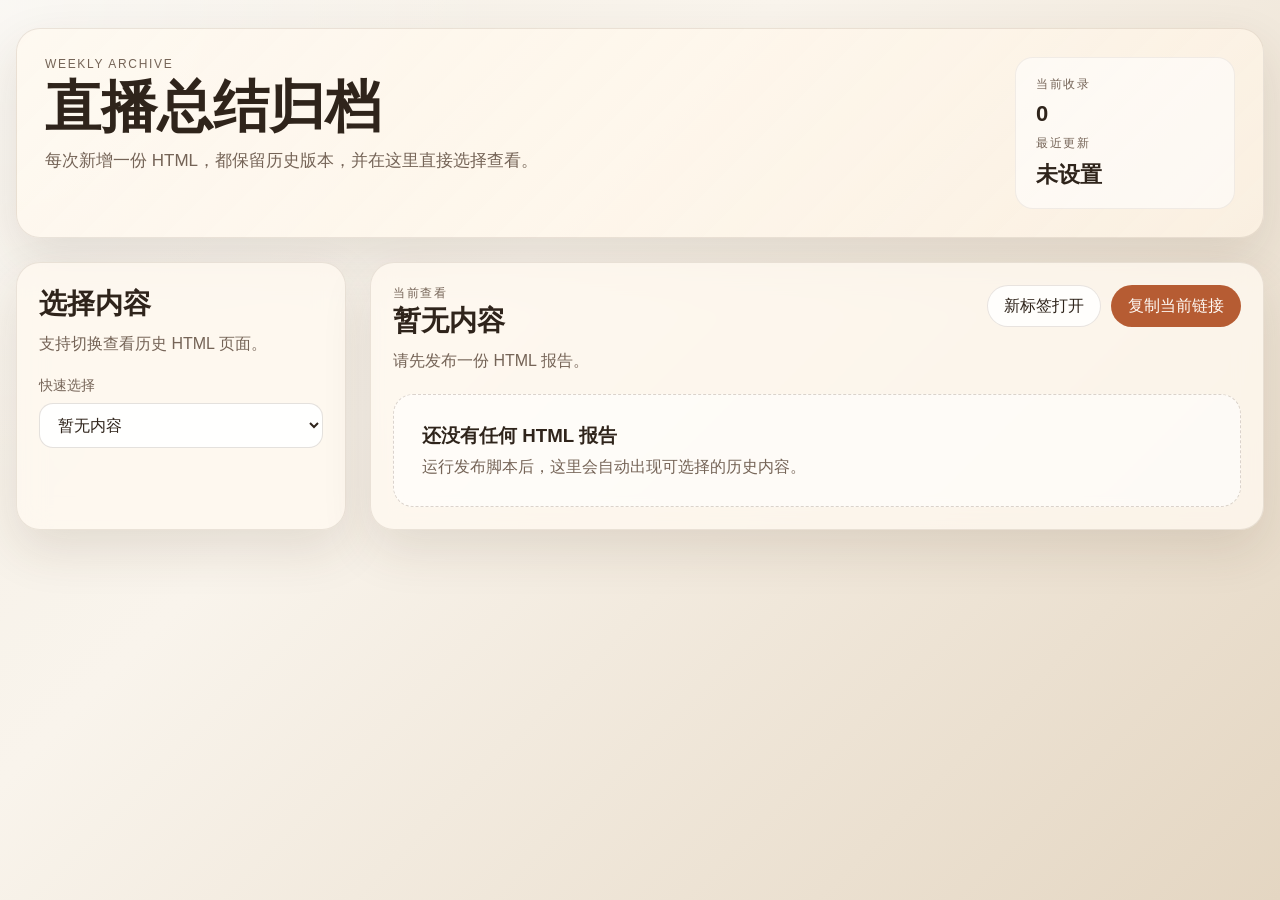
==== site/index.html @ 8020e58c "Initial site setup" ====
<!DOCTYPE html>
<html lang="zh-CN">
  <head>
    <meta charset="UTF-8" />
    <meta name="viewport" content="width=device-width, initial-scale=1.0" />
    <title>直播总结归档</title>
    <link rel="stylesheet" href="./assets/styles.css" />
  </head>
  <body>
    <div class="page-shell">
      <header class="hero">
        <div class="hero-copy">
          <p class="eyebrow">Weekly Archive</p>
          <h1>直播总结归档</h1>
          <p class="hero-text">
            每次新增一份 HTML，都保留历史版本，并在这里直接选择查看。
          </p>
        </div>
        <div class="hero-meta">
          <span class="meta-label">当前收录</span>
          <strong id="report-count">0</strong>
          <span class="meta-label">最近更新</span>
          <strong id="generated-at">未生成</strong>
        </div>
      </header>

      <main class="layout">
        <aside class="sidebar panel">
          <div class="panel-head">
            <h2>选择内容</h2>
            <p>支持切换查看历史 HTML 页面。</p>
          </div>

          <label class="field">
            <span>快速选择</span>
            <select id="report-select">
              <option value="">暂无内容</option>
            </select>
          </label>

          <div id="report-list" class="report-list"></div>
        </aside>

        <section class="viewer panel">
          <div class="viewer-toolbar">
            <div>
              <p class="viewer-label">当前查看</p>
              <h2 id="current-title">暂无内容</h2>
              <p id="current-meta" class="viewer-meta">请先发布一份 HTML 报告。</p>
            </div>
            <div class="viewer-actions">
              <a id="open-report" class="button secondary" href="#" target="_blank" rel="noreferrer">新标签打开</a>
              <a id="share-report" class="button" href="#">复制当前链接</a>
            </div>
          </div>

          <div id="empty-state" class="empty-state">
            <h3>还没有任何 HTML 报告</h3>
            <p>运行发布脚本后，这里会自动出现可选择的历史内容。</p>
          </div>

          <iframe id="report-frame" class="report-frame" title="直播总结预览"></iframe>
        </section>
      </main>
    </div>

    <script src="./data/reports.js"></script>
    <script src="./assets/app.js"></script>
  </body>
</html>
---- site/assets/styles.css ----
:root {
  --bg: #f4efe6;
  --bg-strong: #e4d6c2;
  --panel: rgba(255, 249, 240, 0.78);
  --panel-border: rgba(91, 69, 50, 0.12);
  --text: #2f241b;
  --muted: #756457;
  --accent: #b65c33;
  --accent-dark: #8f4525;
  --shadow: 0 20px 50px rgba(74, 49, 28, 0.12);
  --radius-lg: 24px;
  --radius-md: 18px;
}

* {
  box-sizing: border-box;
}

html,
body {
  margin: 0;
  min-height: 100%;
}

body {
  font-family: "Avenir Next", "PingFang SC", "Helvetica Neue", sans-serif;
  color: var(--text);
  background:
    radial-gradient(circle at top left, rgba(255, 255, 255, 0.55), transparent 32%),
    linear-gradient(135deg, var(--bg) 0%, #f9f4ec 36%, var(--bg-strong) 100%);
}

a {
  color: inherit;
}

.page-shell {
  width: min(1320px, calc(100vw - 32px));
  margin: 0 auto;
  padding: 28px 0 40px;
}

.hero {
  display: flex;
  gap: 24px;
  justify-content: space-between;
  align-items: stretch;
  padding: 28px;
  border: 1px solid var(--panel-border);
  border-radius: var(--radius-lg);
  background: linear-gradient(135deg, rgba(255, 249, 240, 0.84), rgba(255, 244, 229, 0.7));
  box-shadow: var(--shadow);
}

.hero-copy {
  max-width: 720px;
}

.eyebrow,
.viewer-label,
.meta-label {
  margin: 0;
  letter-spacing: 0.14em;
  text-transform: uppercase;
  font-size: 12px;
  color: var(--muted);
}

.hero h1 {
  margin: 8px 0 12px;
  font-family: Georgia, "Times New Roman", "Noto Serif SC", serif;
  font-size: clamp(34px, 6vw, 56px);
  line-height: 1;
}

.hero-text {
  margin: 0;
  max-width: 560px;
  font-size: 17px;
  line-height: 1.7;
  color: var(--muted);
}

.hero-meta {
  min-width: 220px;
  display: grid;
  gap: 8px;
  align-content: center;
  padding: 18px 20px;
  border-radius: var(--radius-md);
  background: rgba(255, 255, 255, 0.56);
  border: 1px solid rgba(91, 69, 50, 0.08);
}

.hero-meta strong {
  font-size: 22px;
}

.layout {
  margin-top: 24px;
  display: grid;
  grid-template-columns: 330px minmax(0, 1fr);
  gap: 24px;
}

.panel {
  border: 1px solid var(--panel-border);
  border-radius: var(--radius-lg);
  background: var(--panel);
  backdrop-filter: blur(14px);
  box-shadow: var(--shadow);
}

.sidebar {
  padding: 22px;
}

.panel-head h2,
.viewer-toolbar h2 {
  margin: 0;
  font-family: Georgia, "Times New Roman", "Noto Serif SC", serif;
  font-size: 28px;
}

.panel-head p,
.viewer-meta {
  margin: 8px 0 0;
  color: var(--muted);
  line-height: 1.6;
}

.field {
  display: grid;
  gap: 8px;
  margin: 20px 0 18px;
}

.field span {
  font-size: 14px;
  color: var(--muted);
}

select {
  width: 100%;
  padding: 12px 14px;
  border-radius: 14px;
  border: 1px solid rgba(91, 69, 50, 0.16);
  background: rgba(255, 255, 255, 0.88);
  color: var(--text);
  font: inherit;
}

.report-list {
  display: grid;
  gap: 12px;
}

.report-card {
  width: 100%;
  padding: 14px;
  border: 1px solid rgba(91, 69, 50, 0.1);
  border-radius: 16px;
  background: rgba(255, 255, 255, 0.72);
  text-align: left;
  cursor: pointer;
  transition: transform 180ms ease, border-color 180ms ease, box-shadow 180ms ease;
}

.report-card:hover,
.report-card:focus-visible {
  transform: translateY(-2px);
  border-color: rgba(182, 92, 51, 0.5);
  box-shadow: 0 12px 28px rgba(182, 92, 51, 0.14);
}

.report-card.active {
  border-color: rgba(182, 92, 51, 0.64);
  background: rgba(255, 246, 240, 0.92);
}

.report-title {
  margin: 0;
  font-size: 16px;
  font-weight: 600;
}

.report-date,
.report-file {
  margin: 6px 0 0;
  color: var(--muted);
  font-size: 13px;
}

.viewer {
  padding: 22px;
}

.viewer-toolbar {
  display: flex;
  justify-content: space-between;
  gap: 16px;
  align-items: start;
}

.viewer-actions {
  display: flex;
  gap: 10px;
  flex-wrap: wrap;
}

.button {
  display: inline-flex;
  align-items: center;
  justify-content: center;
  min-height: 42px;
  padding: 0 16px;
  border-radius: 999px;
  border: 1px solid transparent;
  text-decoration: none;
  background: var(--accent);
  color: #fffaf5;
  transition: background 180ms ease, transform 180ms ease;
}

.button:hover,
.button:focus-visible {
  background: var(--accent-dark);
  transform: translateY(-1px);
}

.button.secondary {
  background: rgba(255, 255, 255, 0.85);
  border-color: rgba(91, 69, 50, 0.14);
  color: var(--text);
}

.empty-state {
  margin-top: 20px;
  padding: 28px;
  border-radius: 20px;
  border: 1px dashed rgba(91, 69, 50, 0.22);
  background: rgba(255, 255, 255, 0.56);
}

.empty-state h3 {
  margin: 0 0 8px;
}

.empty-state p {
  margin: 0;
  color: var(--muted);
}

.report-frame {
  display: none;
  width: 100%;
  min-height: 900px;
  margin-top: 18px;
  border: 1px solid rgba(91, 69, 50, 0.12);
  border-radius: 20px;
  background: #fff;
}

.report-frame.visible {
  display: block;
}

@media (max-width: 980px) {
  .hero,
  .viewer-toolbar,
  .layout {
    grid-template-columns: 1fr;
    display: grid;
  }

  .hero {
    padding: 22px;
  }

  .hero-meta {
    min-width: auto;
  }
}

@media (max-width: 680px) {
  .page-shell {
    width: min(100vw - 20px, 1320px);
    padding-top: 14px;
  }

  .sidebar,
  .viewer {
    padding: 18px;
  }

  .viewer-actions {
    width: 100%;
  }

  .button {
    flex: 1 1 180px;
  }

  .report-frame {
    min-height: 70vh;
  }
}
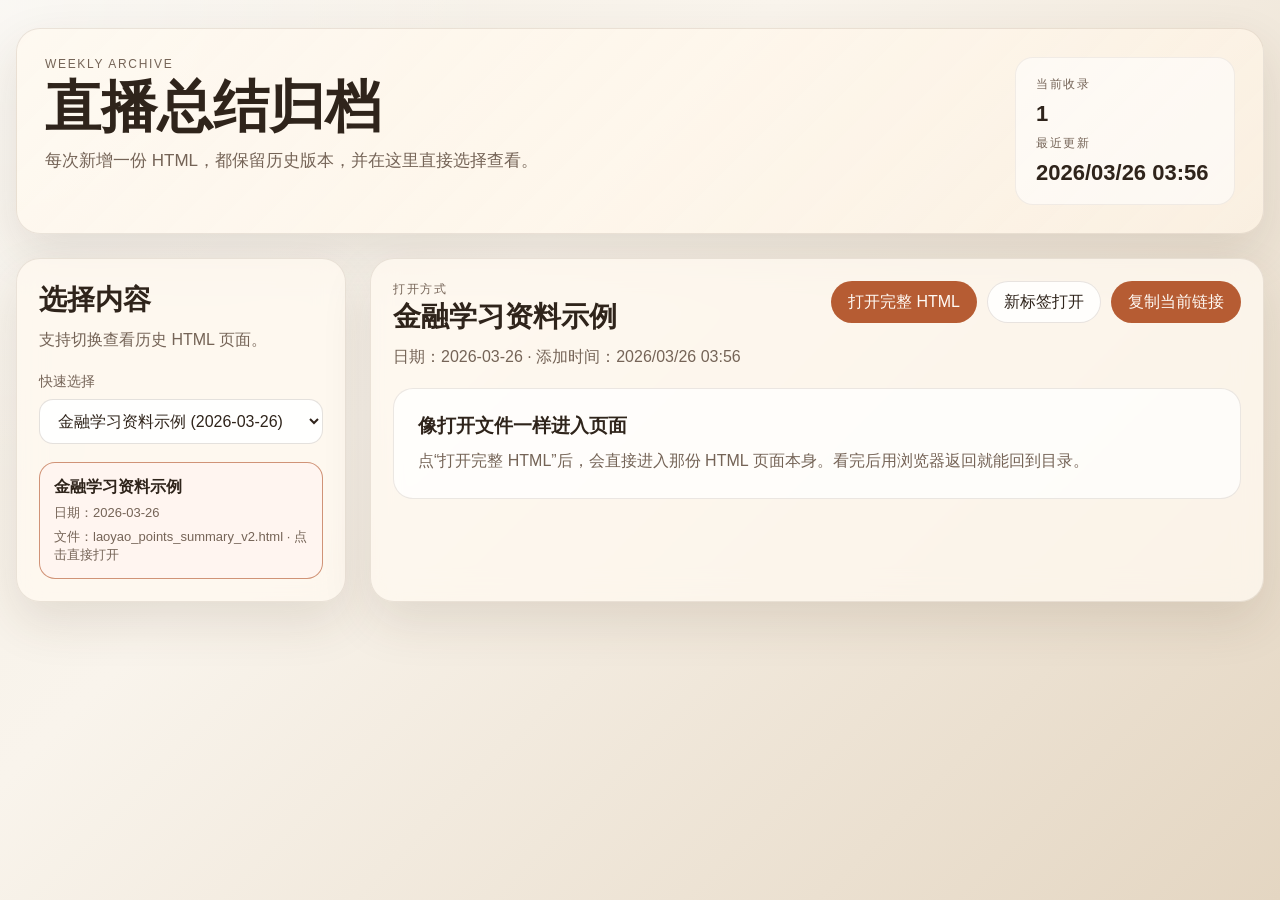
==== commit 2c244011: "Open reports as full pages" ====
--- a/site/index.html
+++ b/site/index.html
@@ -44,11 +44,12 @@
         <section class="viewer panel">
           <div class="viewer-toolbar">
             <div>
-              <p class="viewer-label">当前查看</p>
+              <p class="viewer-label">打开方式</p>
               <h2 id="current-title">暂无内容</h2>
-              <p id="current-meta" class="viewer-meta">请先发布一份 HTML 报告。</p>
+              <p id="current-meta" class="viewer-meta">请先选择一份 HTML 报告。</p>
             </div>
             <div class="viewer-actions">
+              <a id="open-report-current" class="button" href="#">打开完整 HTML</a>
               <a id="open-report" class="button secondary" href="#" target="_blank" rel="noreferrer">新标签打开</a>
               <a id="share-report" class="button" href="#">复制当前链接</a>
             </div>
@@ -59,7 +60,10 @@
             <p>运行发布脚本后，这里会自动出现可选择的历史内容。</p>
           </div>
 
-          <iframe id="report-frame" class="report-frame" title="直播总结预览"></iframe>
+          <div id="viewer-hint" class="viewer-hint" hidden>
+            <h3>像打开文件一样进入页面</h3>
+            <p>点“打开完整 HTML”后，会直接进入那份 HTML 页面本身。看完后用浏览器返回就能回到目录。</p>
+          </div>
         </section>
       </main>
     </div>
@@ -68,4 +72,3 @@
     <script src="./assets/app.js"></script>
   </body>
 </html>
-
--- a/site/assets/styles.css
+++ b/site/assets/styles.css
@@ -156,6 +156,7 @@
 }
 
 .report-card {
+  display: block;
   width: 100%;
   padding: 14px;
   border: 1px solid rgba(91, 69, 50, 0.1);
@@ -163,6 +164,7 @@
   background: rgba(255, 255, 255, 0.72);
   text-align: left;
   cursor: pointer;
+  text-decoration: none;
   transition: transform 180ms ease, border-color 180ms ease, box-shadow 180ms ease;
 }
 
@@ -251,18 +253,22 @@
   color: var(--muted);
 }
 
-.report-frame {
-  display: none;
-  width: 100%;
-  min-height: 900px;
+.viewer-hint {
   margin-top: 18px;
+  padding: 24px;
   border: 1px solid rgba(91, 69, 50, 0.12);
   border-radius: 20px;
-  background: #fff;
-}
-
-.report-frame.visible {
-  display: block;
+  background: rgba(255, 255, 255, 0.7);
+}
+
+.viewer-hint h3 {
+  margin: 0 0 8px;
+}
+
+.viewer-hint p {
+  margin: 0;
+  line-height: 1.7;
+  color: var(--muted);
 }
 
 @media (max-width: 980px) {
@@ -301,8 +307,4 @@
     flex: 1 1 180px;
   }
 
-  .report-frame {
-    min-height: 70vh;
-  }
-}
-
+}
